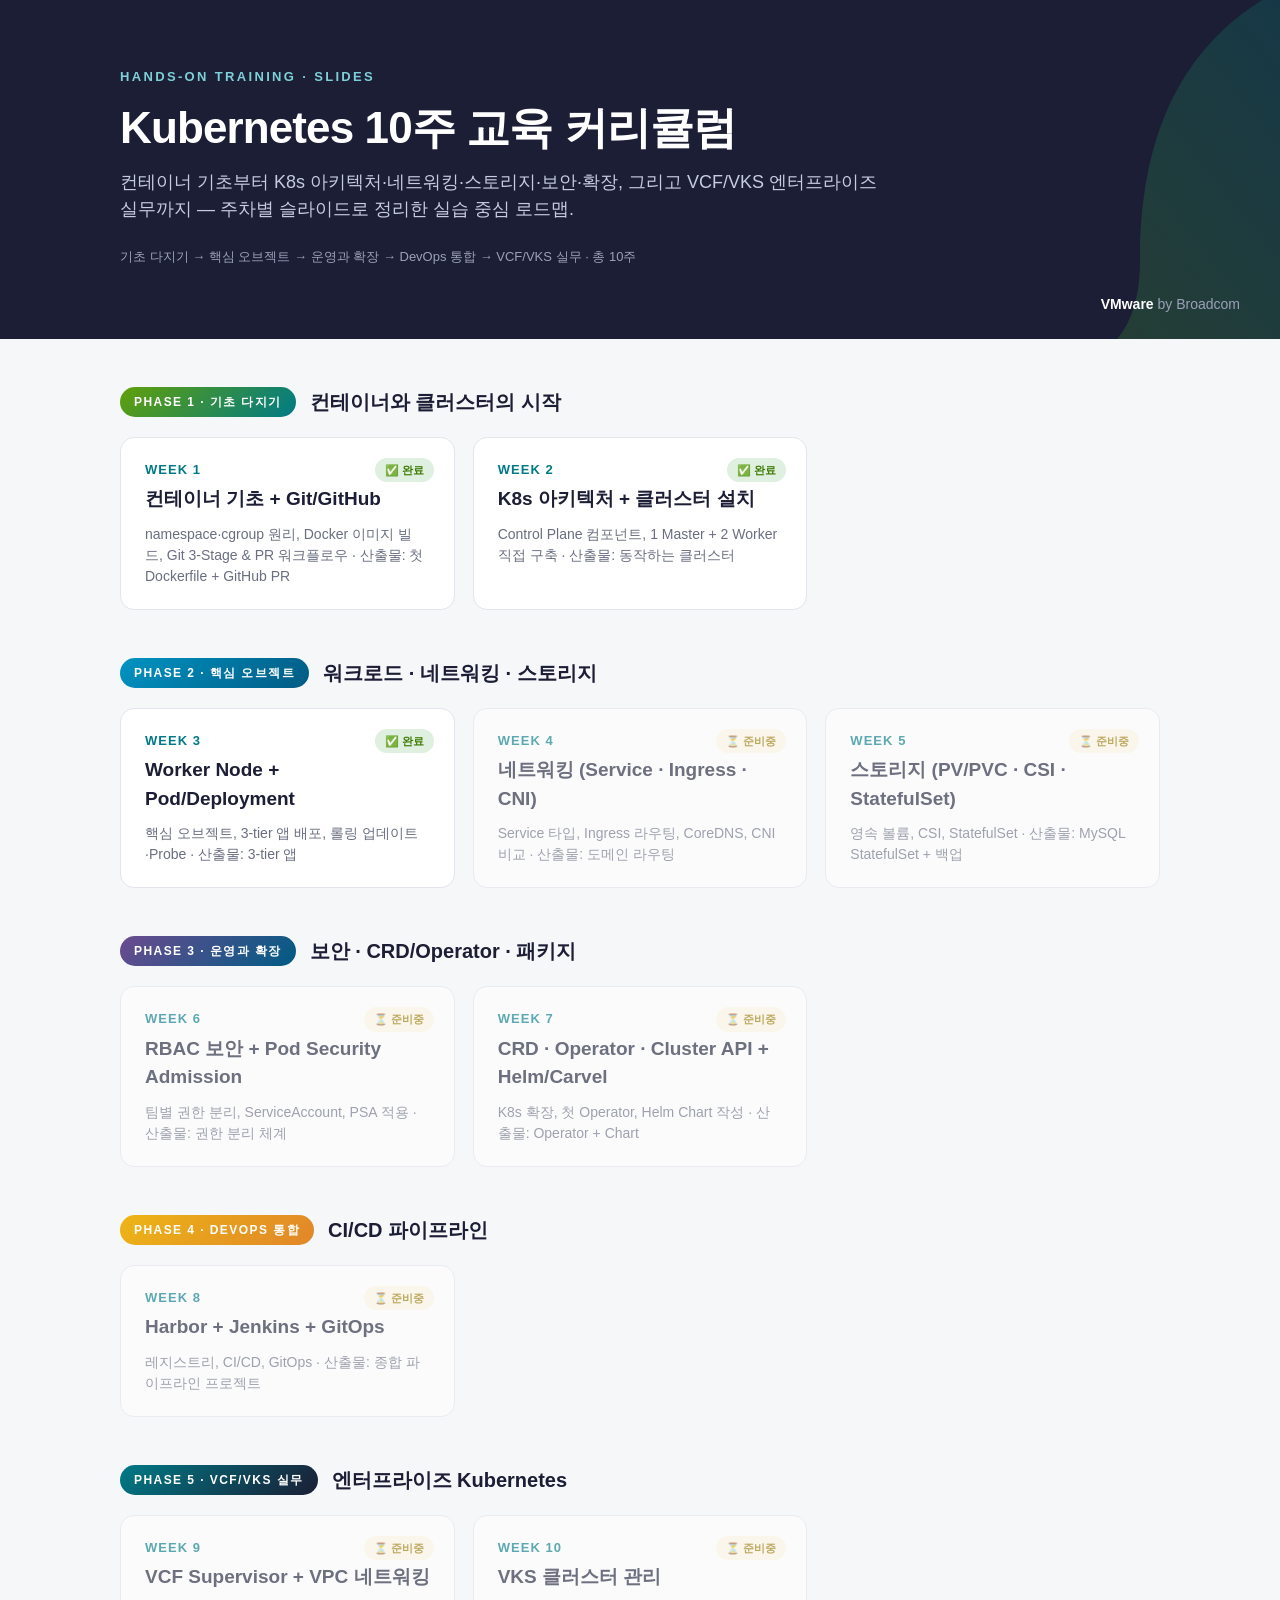
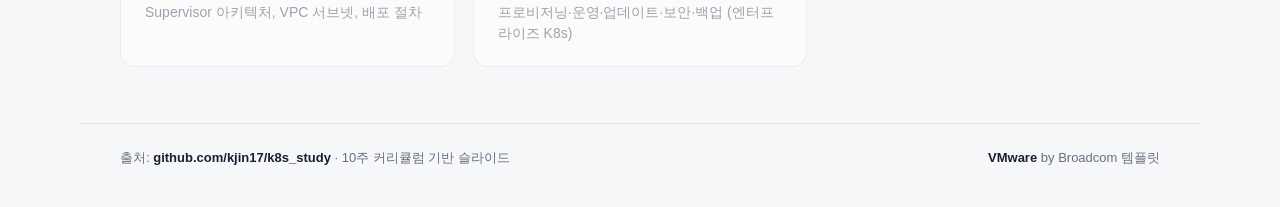
==== docs/index.html @ 15a71b5c "docs: Week 3 덱 추가 — Worker Node와 핵심 오브젝트 (9슬라이드)" ====
<!doctype html>
<html lang="ko">
<head>
<meta charset="utf-8">
<meta name="viewport" content="width=device-width, initial-scale=1">
<title>Kubernetes 10주 교육 커리큘럼 · 슬라이드</title>
<style>
  :root{
    --navy:#1B1E35; --teal:#007A86; --blue:#005B84; --sky:#0193C2;
    --green:#61A00A; --plum:#6C4B8F; --gold:#EDB516; --gray:#F2F2F2; --ink:#2c3047; --sub:#6a6e80;
    --grad-leaf:linear-gradient(135deg,#61A00A 0%,#007A86 100%);
    --font:Arial,"Helvetica Neue",Helvetica,Roboto,sans-serif;
  }
  *{margin:0;padding:0;box-sizing:border-box}
  body{font-family:var(--font);color:var(--ink);background:#f6f7f9;line-height:1.5}
  a{text-decoration:none;color:inherit}
  .hero{position:relative;background:var(--navy);color:#fff;overflow:hidden;padding:64px 40px 72px}
  .hero .swoosh{position:absolute;right:-80px;top:-40px;opacity:.5}
  .hero .wrap{max-width:1120px;margin:0 auto;position:relative}
  .eyebrow{display:inline-block;font-size:13px;font-weight:700;letter-spacing:.18em;text-transform:uppercase;color:#7dd0d8;margin-bottom:16px}
  .hero h1{font-size:44px;line-height:1.15;font-weight:700;letter-spacing:-.02em}
  .hero p{font-size:18px;color:#c7cbe0;margin-top:16px;max-width:760px}
  .hero .meta{margin-top:24px;font-size:13px;color:#9ba0b8}
  .brand{position:absolute;right:40px;bottom:24px;font-size:14px;font-weight:700}
  .brand span{font-weight:400;color:#9ba0b8}
  .wrap{max-width:1120px;margin:0 auto;padding:0 40px}
  .phase{margin:48px auto 0;max-width:1120px;padding:0 40px}
  .phase-h{display:flex;align-items:center;gap:14px;margin-bottom:20px}
  .phase-h .tag{font-size:12px;font-weight:700;letter-spacing:.12em;text-transform:uppercase;color:#fff;padding:6px 14px;border-radius:999px}
  .phase-h h2{font-size:20px;font-weight:700;color:var(--navy)}
  .p1 .tag{background:var(--grad-leaf)} .p2 .tag{background:linear-gradient(135deg,#0193C2,#005B84)}
  .p3 .tag{background:linear-gradient(135deg,#6C4B8F,#005B84)} .p4 .tag{background:linear-gradient(135deg,#EDB516,#E18629)}
  .p5 .tag{background:linear-gradient(135deg,#007A86,#1B1E35)}
  .grid{display:grid;grid-template-columns:repeat(auto-fill,minmax(320px,1fr));gap:18px}
  .card{display:block;background:#fff;border:1px solid #e3e5ec;border-radius:14px;padding:22px 24px;transition:.16s;position:relative}
  .card:hover{transform:translateY(-3px);box-shadow:0 10px 28px rgba(27,30,53,.12);border-color:#cfd2dc}
  .card .wk{font-size:13px;font-weight:700;color:var(--teal);letter-spacing:.08em}
  .card h3{font-size:19px;font-weight:700;margin:6px 0 10px;color:var(--navy)}
  .card p{font-size:14px;color:var(--sub);line-height:1.5}
  .card .badge{position:absolute;top:20px;right:20px;font-size:11px;font-weight:700;padding:4px 10px;border-radius:999px}
  .badge.done{background:#e0f0e0;color:#3d7a00}
  .badge.wip{background:#fdf6e3;color:#9a7a00}
  .card.pending{opacity:.62}
  .card.pending:hover{transform:none;box-shadow:none;cursor:default}
  footer{max-width:1120px;margin:56px auto 40px;padding:24px 40px 0;border-top:1px solid #e3e5ec;color:var(--sub);font-size:13px;display:flex;justify-content:space-between;flex-wrap:wrap;gap:8px}
  footer b{color:var(--navy)}
  @media(max-width:640px){.hero h1{font-size:32px}.hero{padding:44px 24px 56px}.wrap,.phase{padding:0 20px}}
</style>
</head>
<body>
  <header class="hero">
    <svg class="swoosh" width="520" height="420" viewBox="0 0 520 420" fill="none">
      <defs><linearGradient id="g" x1="0" y1="420" x2="520" y2="0" gradientUnits="userSpaceOnUse"><stop stop-color="#61A00A"/><stop offset="1" stop-color="#007A86"/></linearGradient></defs>
      <path d="M520 0 C 360 40 300 150 300 300 C 300 400 240 420 120 420 L520 420 Z" fill="url(#g)" opacity=".55"/>
    </svg>
    <div class="wrap">
      <div class="eyebrow">Hands-on Training · Slides</div>
      <h1>Kubernetes 10주 교육 커리큘럼</h1>
      <p>컨테이너 기초부터 K8s 아키텍처·네트워킹·스토리지·보안·확장, 그리고 VCF/VKS 엔터프라이즈 실무까지 — 주차별 슬라이드로 정리한 실습 중심 로드맵.</p>
      <div class="meta">기초 다지기 → 핵심 오브젝트 → 운영과 확장 → DevOps 통합 → VCF/VKS 실무 · 총 10주</div>
    </div>
    <div class="brand">VMware <span>by Broadcom</span></div>
  </header>

  <section class="phase p1">
    <div class="phase-h"><span class="tag">Phase 1 · 기초 다지기</span><h2>컨테이너와 클러스터의 시작</h2></div>
    <div class="grid">
      <a class="card" href="week1.html"><span class="badge done">✅ 완료</span><div class="wk">WEEK 1</div><h3>컨테이너 기초 + Git/GitHub</h3><p>namespace·cgroup 원리, Docker 이미지 빌드, Git 3-Stage & PR 워크플로우 · 산출물: 첫 Dockerfile + GitHub PR</p></a>
      <a class="card" href="week2.html"><span class="badge done">✅ 완료</span><div class="wk">WEEK 2</div><h3>K8s 아키텍처 + 클러스터 설치</h3><p>Control Plane 컴포넌트, 1 Master + 2 Worker 직접 구축 · 산출물: 동작하는 클러스터</p></a>
    </div>
  </section>

  <section class="phase p2">
    <div class="phase-h"><span class="tag">Phase 2 · 핵심 오브젝트</span><h2>워크로드 · 네트워킹 · 스토리지</h2></div>
    <div class="grid">
      <a class="card" href="week3.html"><span class="badge done">✅ 완료</span><div class="wk">WEEK 3</div><h3>Worker Node + Pod/Deployment</h3><p>핵심 오브젝트, 3-tier 앱 배포, 롤링 업데이트·Probe · 산출물: 3-tier 앱</p></a>
      <div class="card pending"><span class="badge wip">⏳ 준비중</span><div class="wk">WEEK 4</div><h3>네트워킹 (Service · Ingress · CNI)</h3><p>Service 타입, Ingress 라우팅, CoreDNS, CNI 비교 · 산출물: 도메인 라우팅</p></div>
      <div class="card pending"><span class="badge wip">⏳ 준비중</span><div class="wk">WEEK 5</div><h3>스토리지 (PV/PVC · CSI · StatefulSet)</h3><p>영속 볼륨, CSI, StatefulSet · 산출물: MySQL StatefulSet + 백업</p></div>
    </div>
  </section>

  <section class="phase p3">
    <div class="phase-h"><span class="tag">Phase 3 · 운영과 확장</span><h2>보안 · CRD/Operator · 패키지</h2></div>
    <div class="grid">
      <div class="card pending"><span class="badge wip">⏳ 준비중</span><div class="wk">WEEK 6</div><h3>RBAC 보안 + Pod Security Admission</h3><p>팀별 권한 분리, ServiceAccount, PSA 적용 · 산출물: 권한 분리 체계</p></div>
      <div class="card pending"><span class="badge wip">⏳ 준비중</span><div class="wk">WEEK 7</div><h3>CRD · Operator · Cluster API + Helm/Carvel</h3><p>K8s 확장, 첫 Operator, Helm Chart 작성 · 산출물: Operator + Chart</p></div>
    </div>
  </section>

  <section class="phase p4">
    <div class="phase-h"><span class="tag">Phase 4 · DevOps 통합</span><h2>CI/CD 파이프라인</h2></div>
    <div class="grid">
      <div class="card pending"><span class="badge wip">⏳ 준비중</span><div class="wk">WEEK 8</div><h3>Harbor + Jenkins + GitOps</h3><p>레지스트리, CI/CD, GitOps · 산출물: 종합 파이프라인 프로젝트</p></div>
    </div>
  </section>

  <section class="phase p5">
    <div class="phase-h"><span class="tag">Phase 5 · VCF/VKS 실무</span><h2>엔터프라이즈 Kubernetes</h2></div>
    <div class="grid">
      <div class="card pending"><span class="badge wip">⏳ 준비중</span><div class="wk">WEEK 9</div><h3>VCF Supervisor + VPC 네트워킹</h3><p>Supervisor 아키텍처, VPC 서브넷, 배포 절차</p></div>
      <div class="card pending"><span class="badge wip">⏳ 준비중</span><div class="wk">WEEK 10</div><h3>VKS 클러스터 관리</h3><p>프로비저닝·운영·업데이트·보안·백업 (엔터프라이즈 K8s)</p></div>
    </div>
  </section>

  <footer>
    <div>출처: <b>github.com/kjin17/k8s_study</b> · 10주 커리큘럼 기반 슬라이드</div>
    <div><b>VMware</b> by Broadcom 템플릿</div>
  </footer>
</body>
</html>
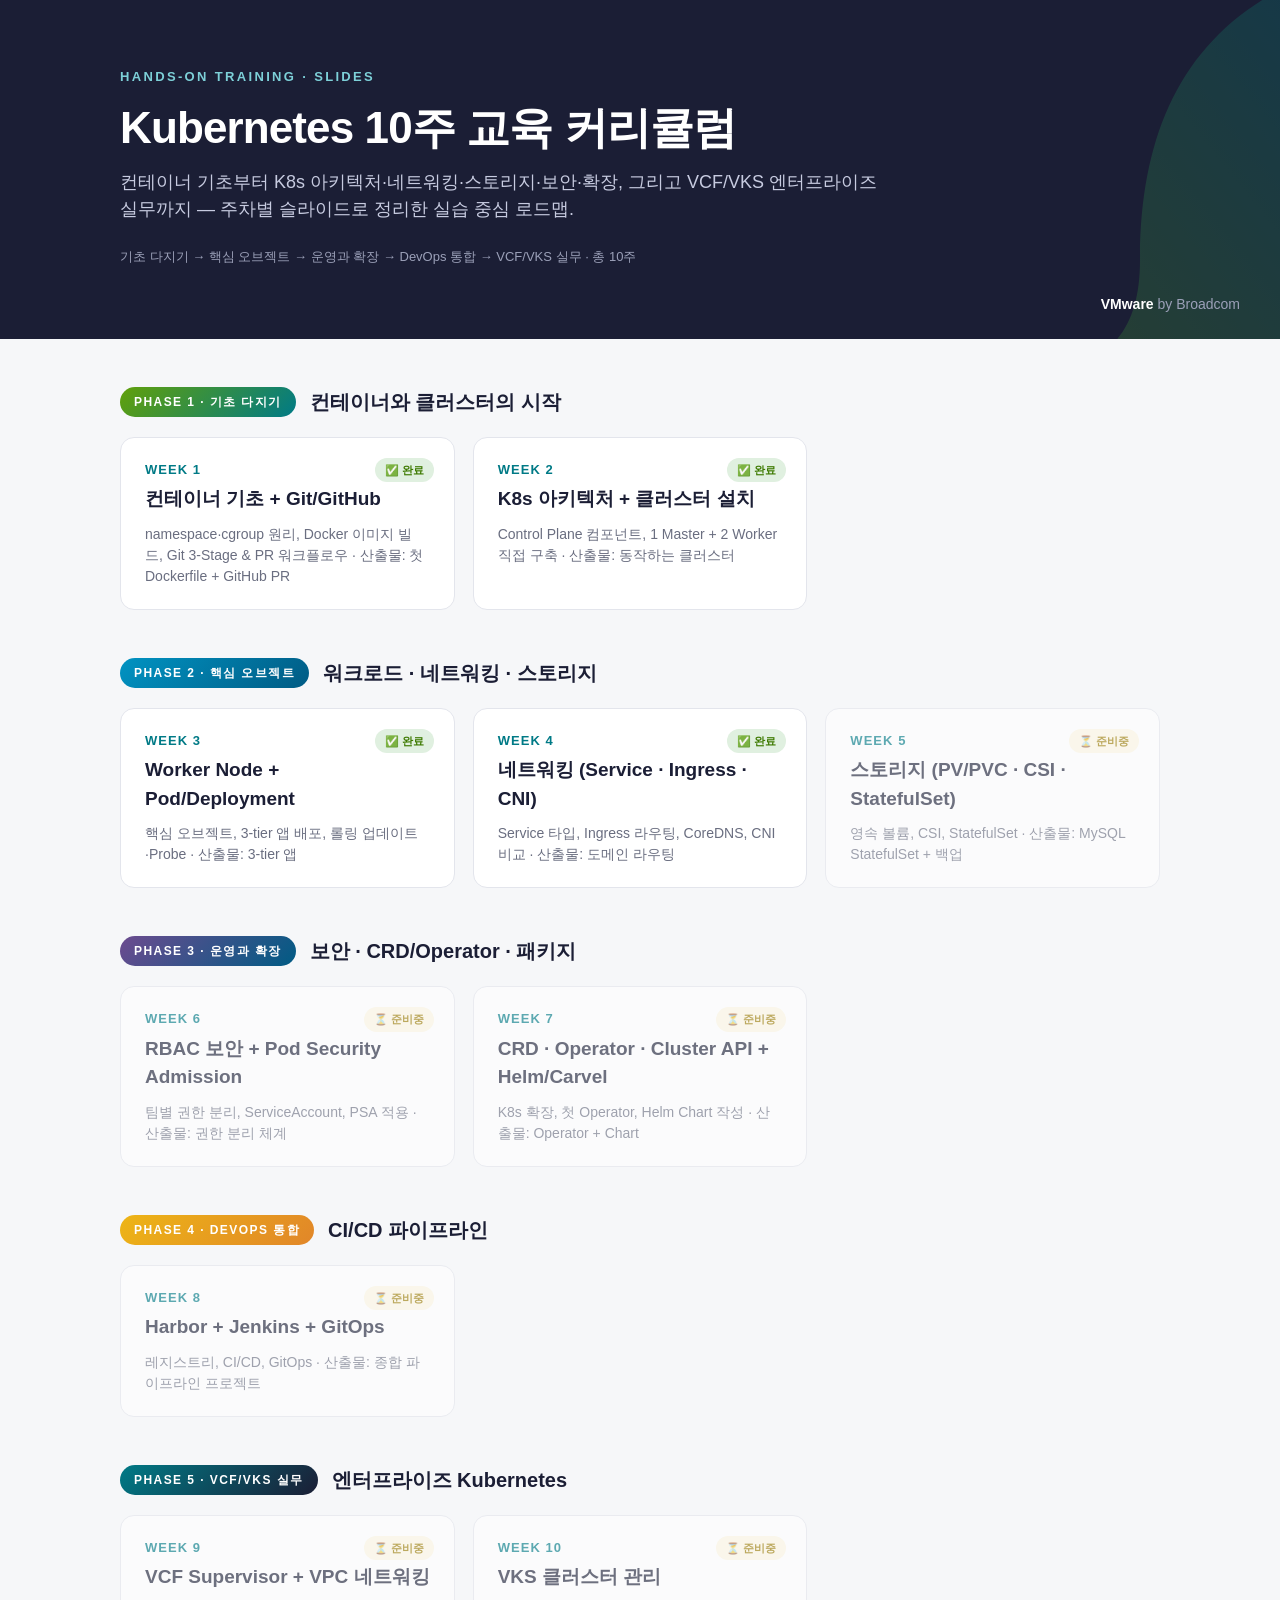
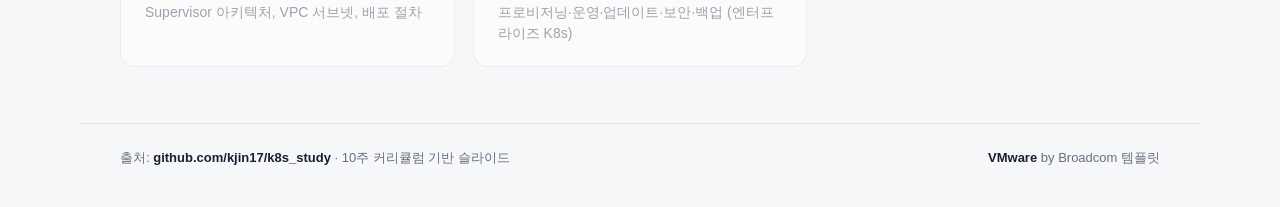
==== commit bdf33d83: "docs: Week 4 덱 추가 — 네트워킹(Service·Ingress·CNI) (9슬라이드)" ====
--- a/docs/index.html
+++ b/docs/index.html
@@ -74,7 +74,7 @@
     <div class="phase-h"><span class="tag">Phase 2 · 핵심 오브젝트</span><h2>워크로드 · 네트워킹 · 스토리지</h2></div>
     <div class="grid">
       <a class="card" href="week3.html"><span class="badge done">✅ 완료</span><div class="wk">WEEK 3</div><h3>Worker Node + Pod/Deployment</h3><p>핵심 오브젝트, 3-tier 앱 배포, 롤링 업데이트·Probe · 산출물: 3-tier 앱</p></a>
-      <div class="card pending"><span class="badge wip">⏳ 준비중</span><div class="wk">WEEK 4</div><h3>네트워킹 (Service · Ingress · CNI)</h3><p>Service 타입, Ingress 라우팅, CoreDNS, CNI 비교 · 산출물: 도메인 라우팅</p></div>
+      <a class="card" href="week4.html"><span class="badge done">✅ 완료</span><div class="wk">WEEK 4</div><h3>네트워킹 (Service · Ingress · CNI)</h3><p>Service 타입, Ingress 라우팅, CoreDNS, CNI 비교 · 산출물: 도메인 라우팅</p></a>
       <div class="card pending"><span class="badge wip">⏳ 준비중</span><div class="wk">WEEK 5</div><h3>스토리지 (PV/PVC · CSI · StatefulSet)</h3><p>영속 볼륨, CSI, StatefulSet · 산출물: MySQL StatefulSet + 백업</p></div>
     </div>
   </section>
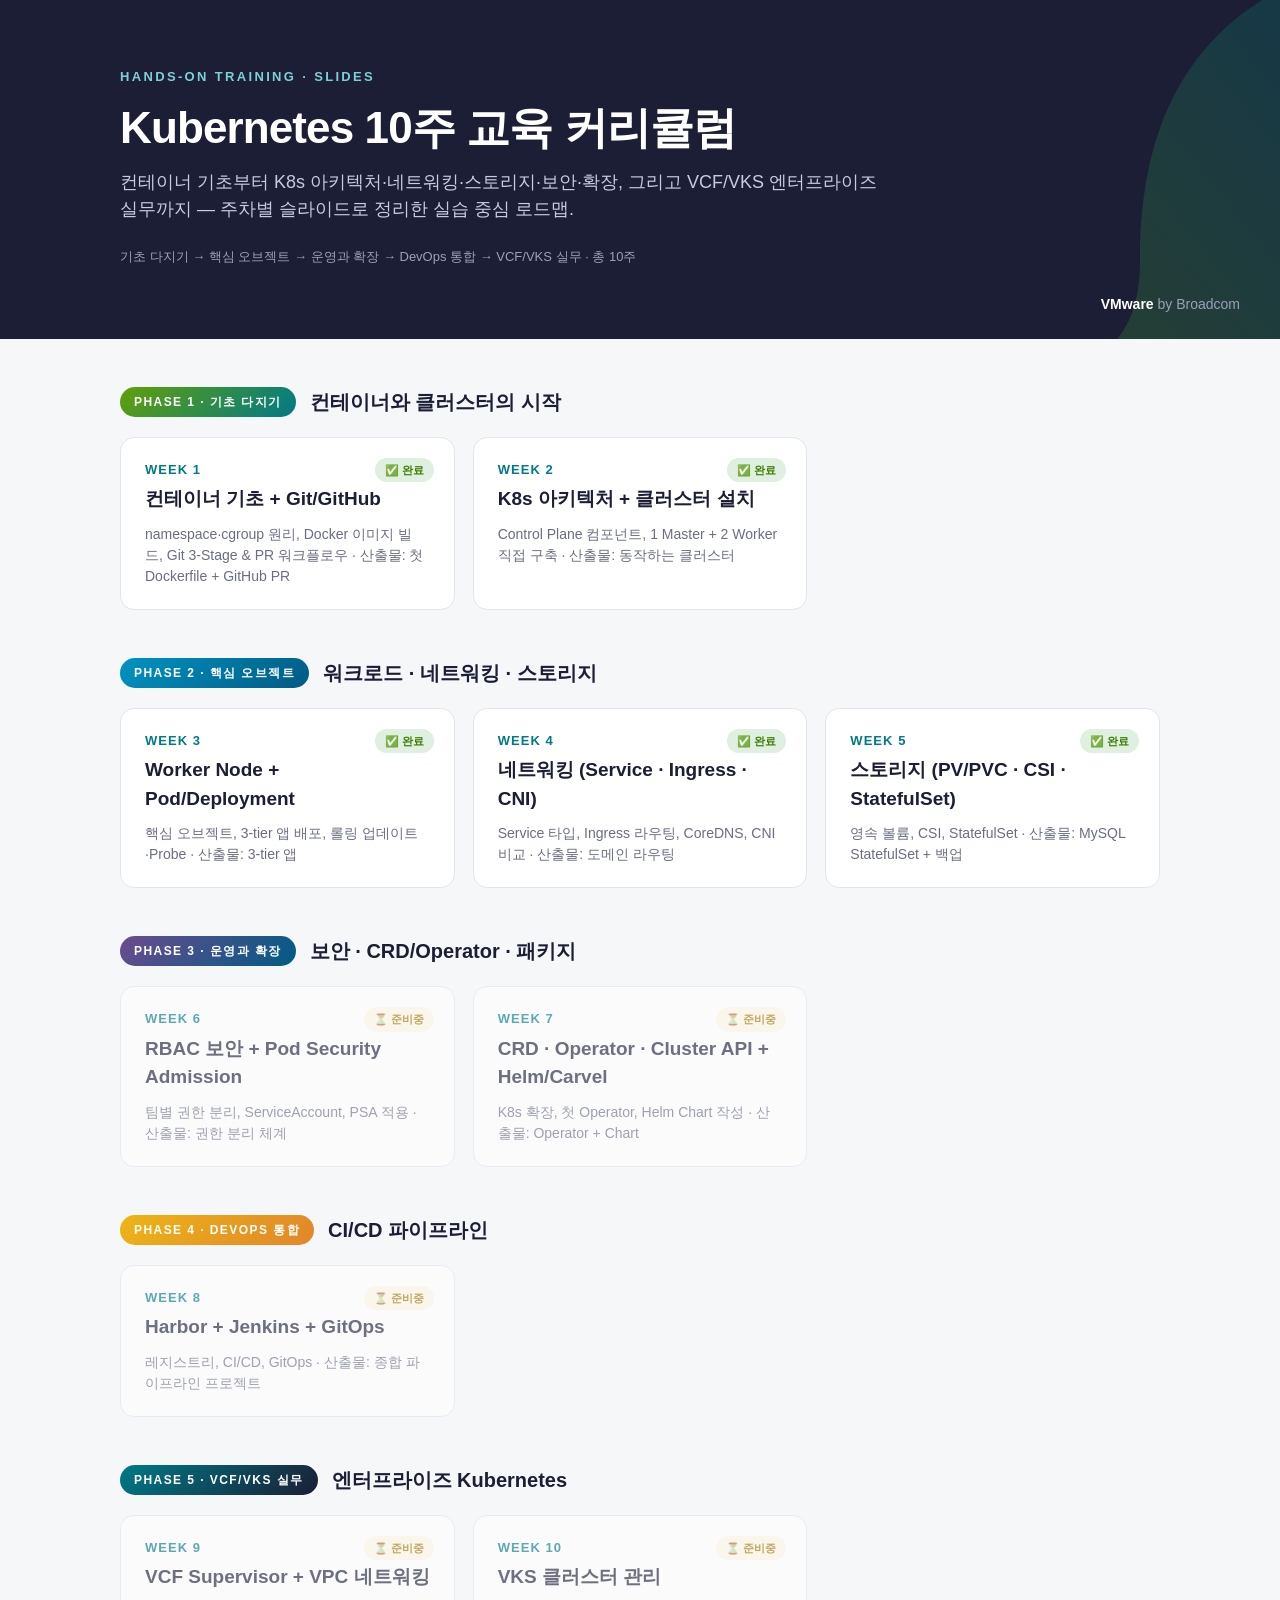
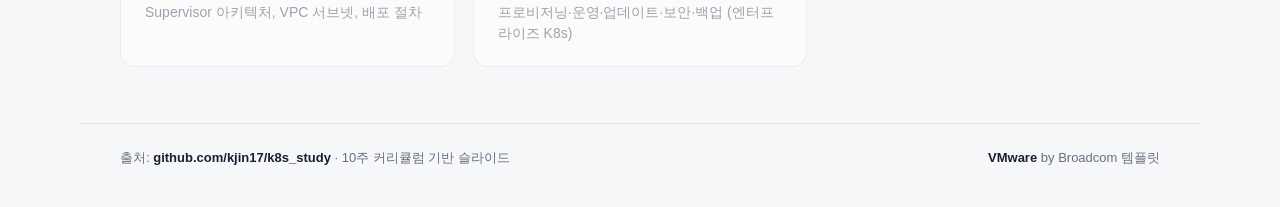
==== commit b6555ff4: "docs: Week 5 덱 추가 — 스토리지(PV/PVC·CSI·StatefulSet) (8슬라이드)" ====
--- a/docs/index.html
+++ b/docs/index.html
@@ -75,7 +75,7 @@
     <div class="grid">
       <a class="card" href="week3.html"><span class="badge done">✅ 완료</span><div class="wk">WEEK 3</div><h3>Worker Node + Pod/Deployment</h3><p>핵심 오브젝트, 3-tier 앱 배포, 롤링 업데이트·Probe · 산출물: 3-tier 앱</p></a>
       <a class="card" href="week4.html"><span class="badge done">✅ 완료</span><div class="wk">WEEK 4</div><h3>네트워킹 (Service · Ingress · CNI)</h3><p>Service 타입, Ingress 라우팅, CoreDNS, CNI 비교 · 산출물: 도메인 라우팅</p></a>
-      <div class="card pending"><span class="badge wip">⏳ 준비중</span><div class="wk">WEEK 5</div><h3>스토리지 (PV/PVC · CSI · StatefulSet)</h3><p>영속 볼륨, CSI, StatefulSet · 산출물: MySQL StatefulSet + 백업</p></div>
+      <a class="card" href="week5.html"><span class="badge done">✅ 완료</span><div class="wk">WEEK 5</div><h3>스토리지 (PV/PVC · CSI · StatefulSet)</h3><p>영속 볼륨, CSI, StatefulSet · 산출물: MySQL StatefulSet + 백업</p></a>
     </div>
   </section>
 
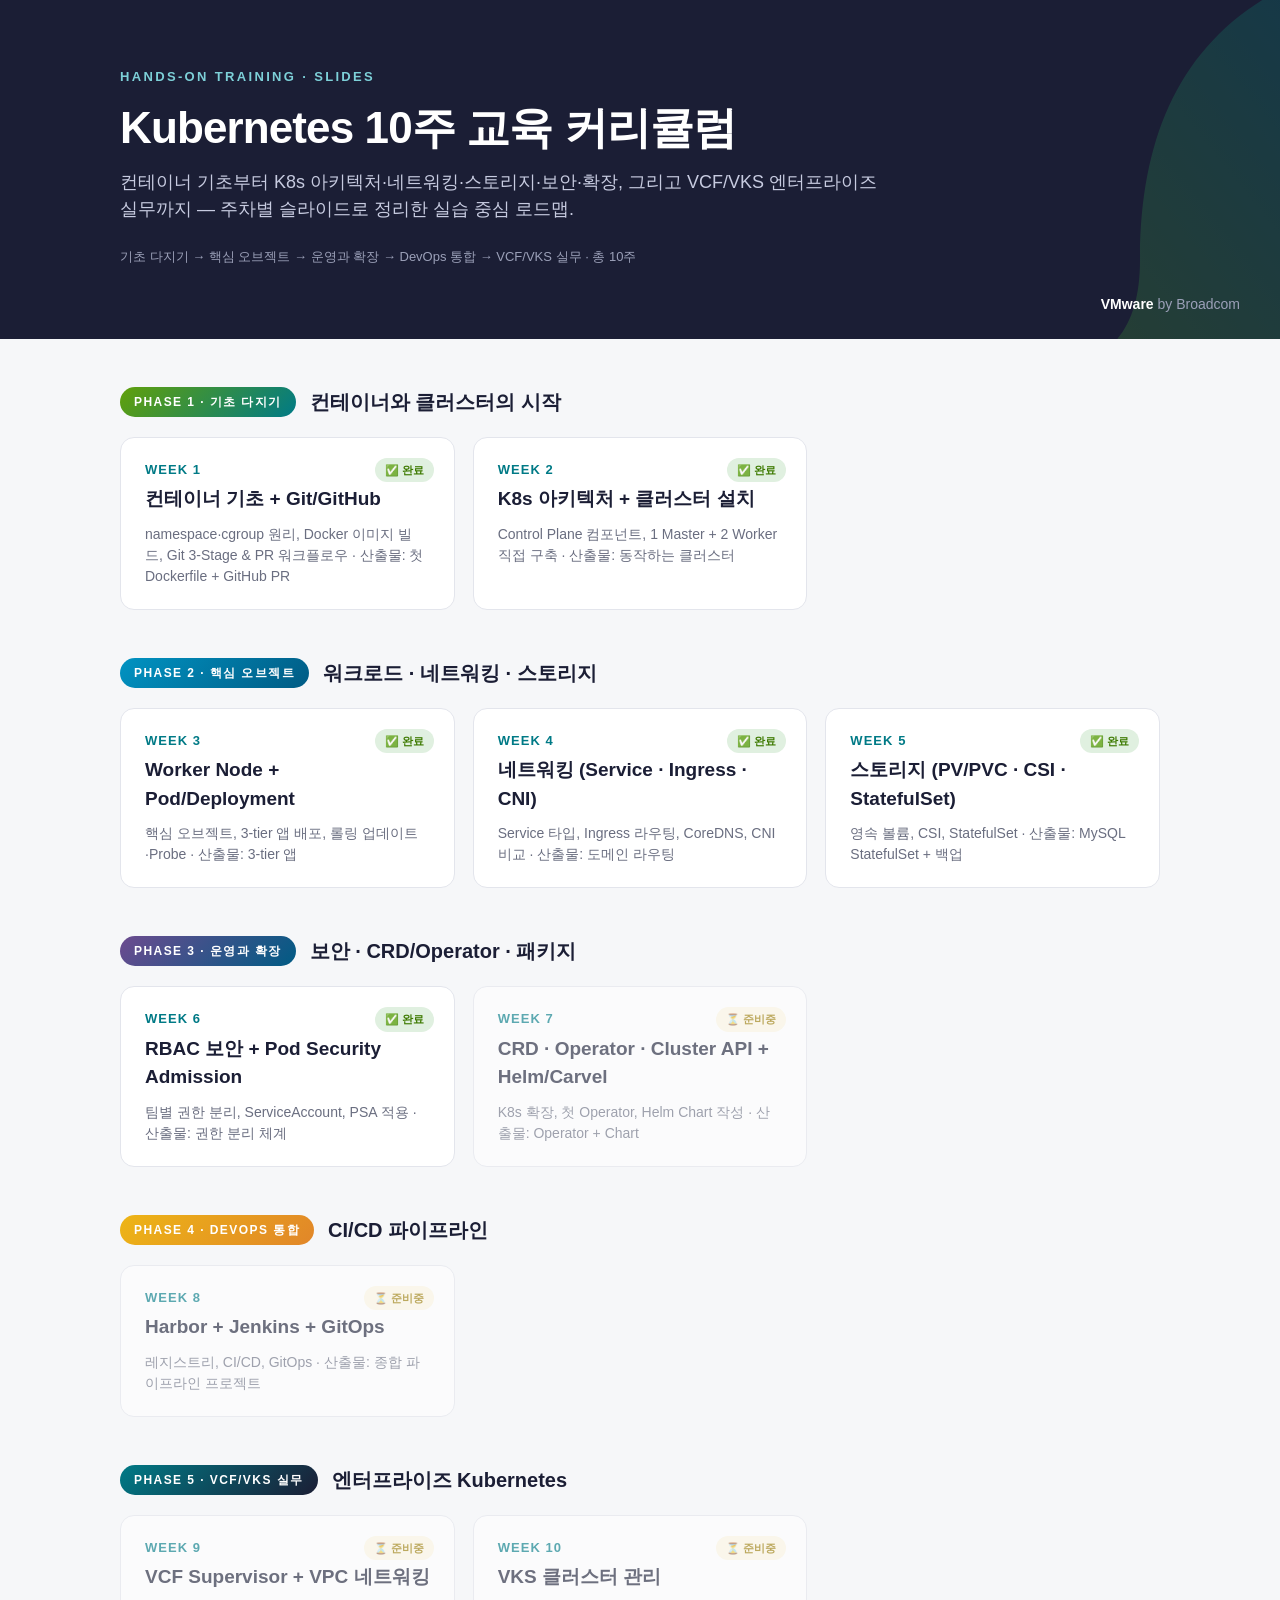
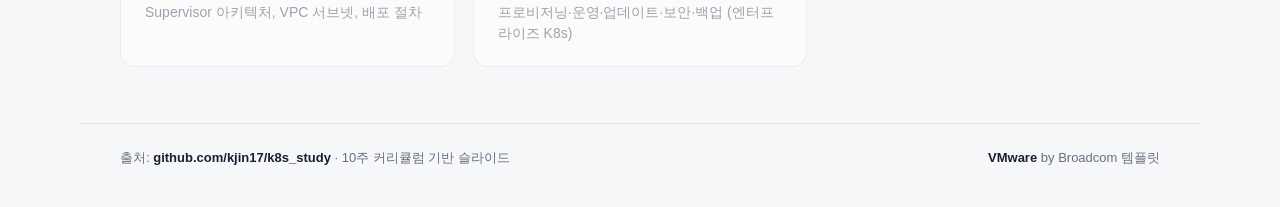
==== commit 34a7454f: "docs: Week 6 덱 추가 — 보안과 RBAC + PSA (8슬라이드)" ====
--- a/docs/index.html
+++ b/docs/index.html
@@ -82,7 +82,7 @@
   <section class="phase p3">
     <div class="phase-h"><span class="tag">Phase 3 · 운영과 확장</span><h2>보안 · CRD/Operator · 패키지</h2></div>
     <div class="grid">
-      <div class="card pending"><span class="badge wip">⏳ 준비중</span><div class="wk">WEEK 6</div><h3>RBAC 보안 + Pod Security Admission</h3><p>팀별 권한 분리, ServiceAccount, PSA 적용 · 산출물: 권한 분리 체계</p></div>
+      <a class="card" href="week6.html"><span class="badge done">✅ 완료</span><div class="wk">WEEK 6</div><h3>RBAC 보안 + Pod Security Admission</h3><p>팀별 권한 분리, ServiceAccount, PSA 적용 · 산출물: 권한 분리 체계</p></a>
       <div class="card pending"><span class="badge wip">⏳ 준비중</span><div class="wk">WEEK 7</div><h3>CRD · Operator · Cluster API + Helm/Carvel</h3><p>K8s 확장, 첫 Operator, Helm Chart 작성 · 산출물: Operator + Chart</p></div>
     </div>
   </section>
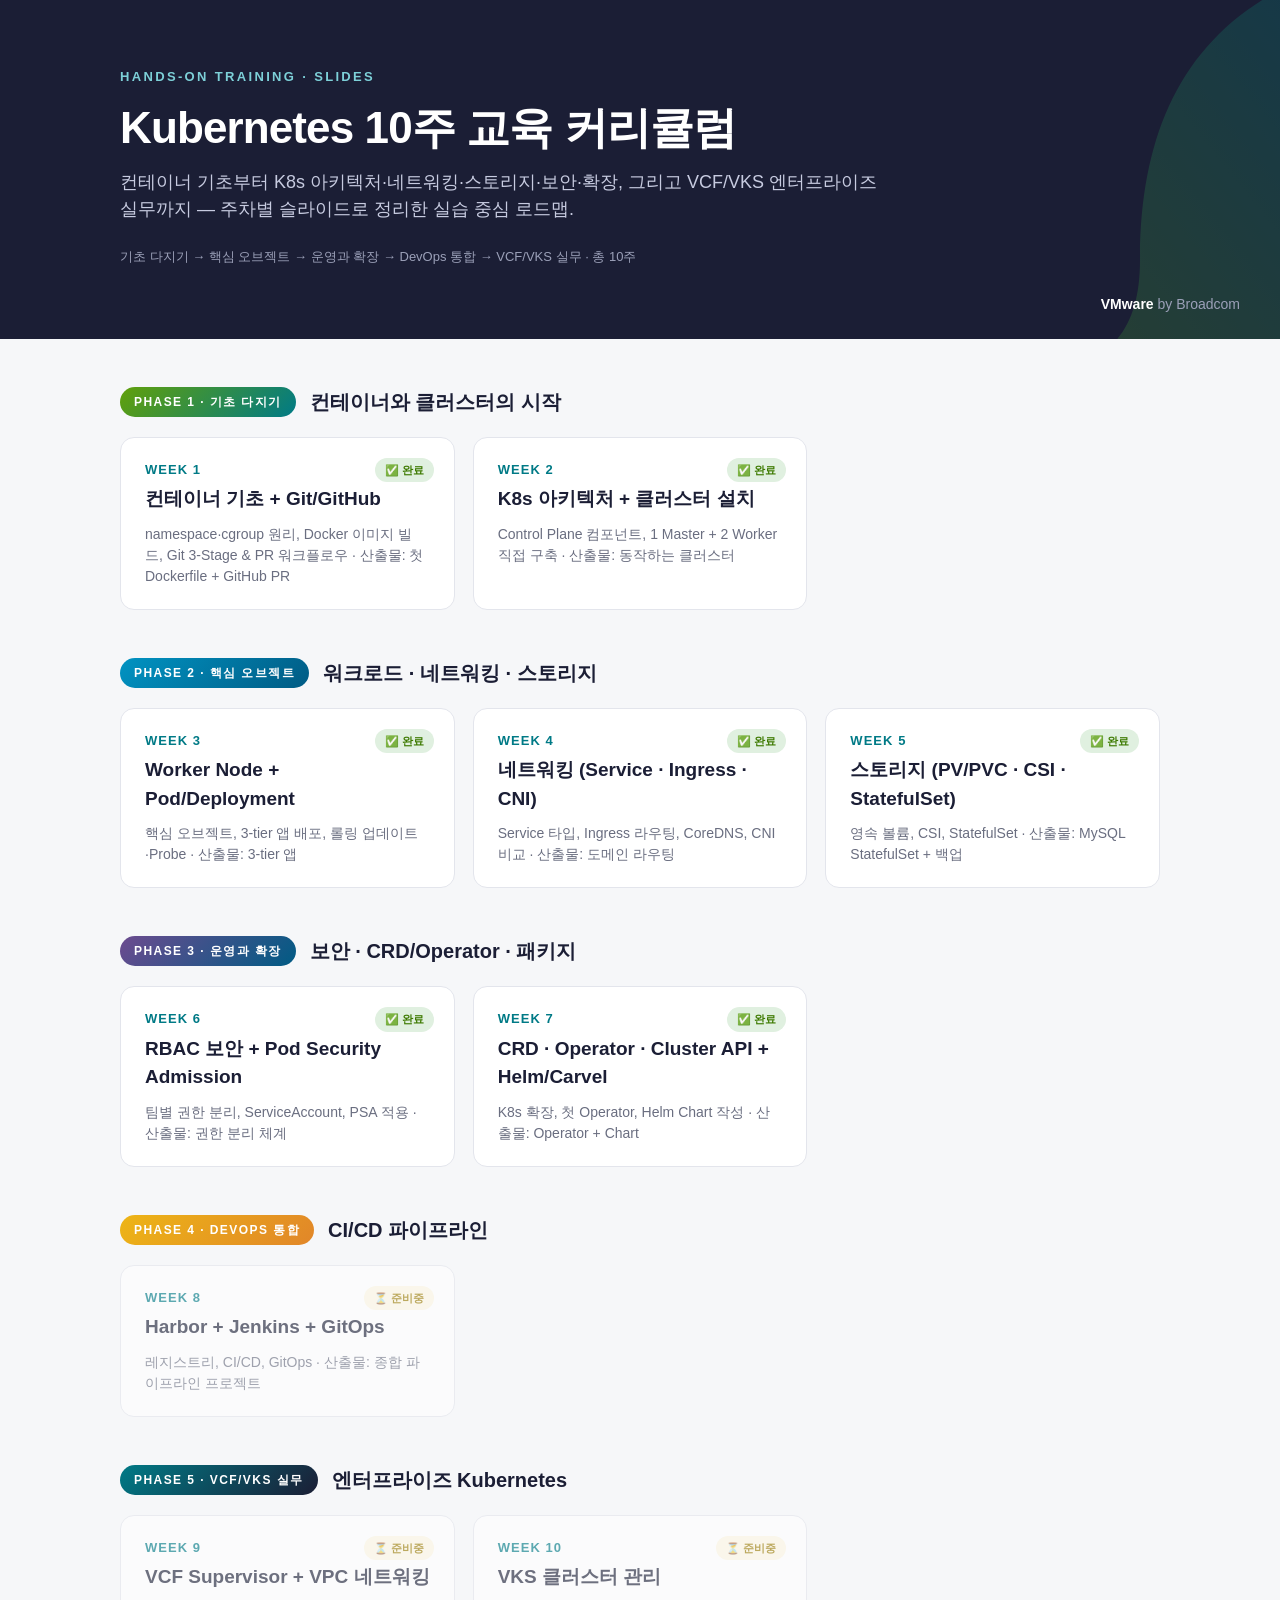
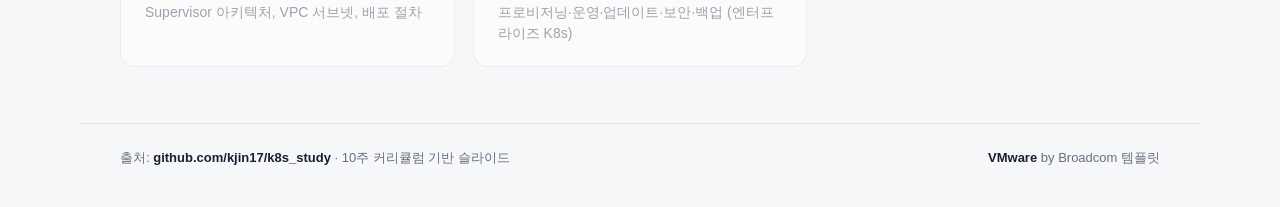
==== commit 314fa154: "docs: Week 7 덱 추가 — CRD·Operator·Cluster API + Helm/Carvel (9슬라이드)" ====
--- a/docs/index.html
+++ b/docs/index.html
@@ -83,7 +83,7 @@
     <div class="phase-h"><span class="tag">Phase 3 · 운영과 확장</span><h2>보안 · CRD/Operator · 패키지</h2></div>
     <div class="grid">
       <a class="card" href="week6.html"><span class="badge done">✅ 완료</span><div class="wk">WEEK 6</div><h3>RBAC 보안 + Pod Security Admission</h3><p>팀별 권한 분리, ServiceAccount, PSA 적용 · 산출물: 권한 분리 체계</p></a>
-      <div class="card pending"><span class="badge wip">⏳ 준비중</span><div class="wk">WEEK 7</div><h3>CRD · Operator · Cluster API + Helm/Carvel</h3><p>K8s 확장, 첫 Operator, Helm Chart 작성 · 산출물: Operator + Chart</p></div>
+      <a class="card" href="week7.html"><span class="badge done">✅ 완료</span><div class="wk">WEEK 7</div><h3>CRD · Operator · Cluster API + Helm/Carvel</h3><p>K8s 확장, 첫 Operator, Helm Chart 작성 · 산출물: Operator + Chart</p></a>
     </div>
   </section>
 
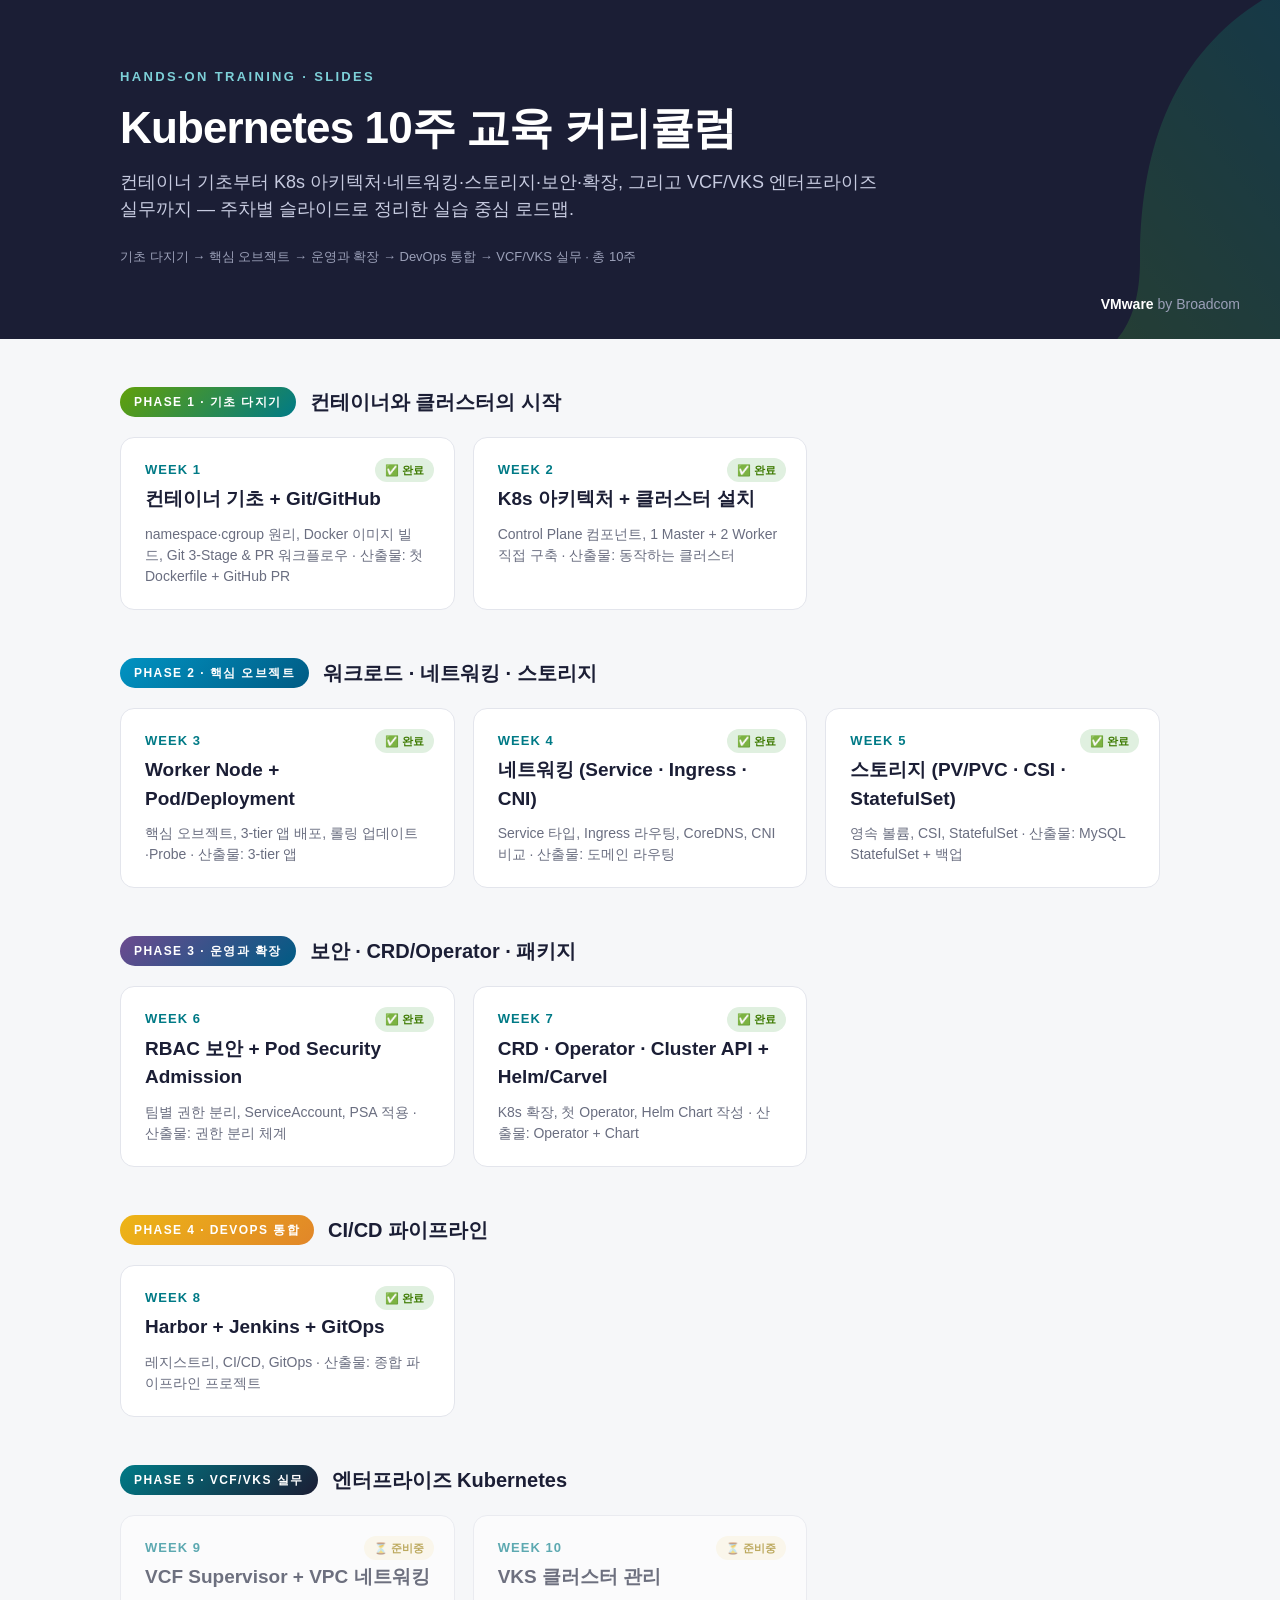
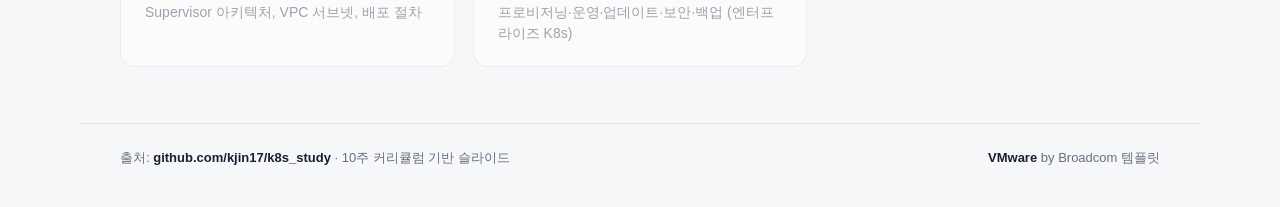
==== commit e7150fcd: "docs: Week 8 덱 추가 — DevOps 통합(Harbor·Jenkins·GitOps) (8슬라이드)" ====
--- a/docs/index.html
+++ b/docs/index.html
@@ -90,7 +90,7 @@
   <section class="phase p4">
     <div class="phase-h"><span class="tag">Phase 4 · DevOps 통합</span><h2>CI/CD 파이프라인</h2></div>
     <div class="grid">
-      <div class="card pending"><span class="badge wip">⏳ 준비중</span><div class="wk">WEEK 8</div><h3>Harbor + Jenkins + GitOps</h3><p>레지스트리, CI/CD, GitOps · 산출물: 종합 파이프라인 프로젝트</p></div>
+      <a class="card" href="week8.html"><span class="badge done">✅ 완료</span><div class="wk">WEEK 8</div><h3>Harbor + Jenkins + GitOps</h3><p>레지스트리, CI/CD, GitOps · 산출물: 종합 파이프라인 프로젝트</p></a>
     </div>
   </section>
 
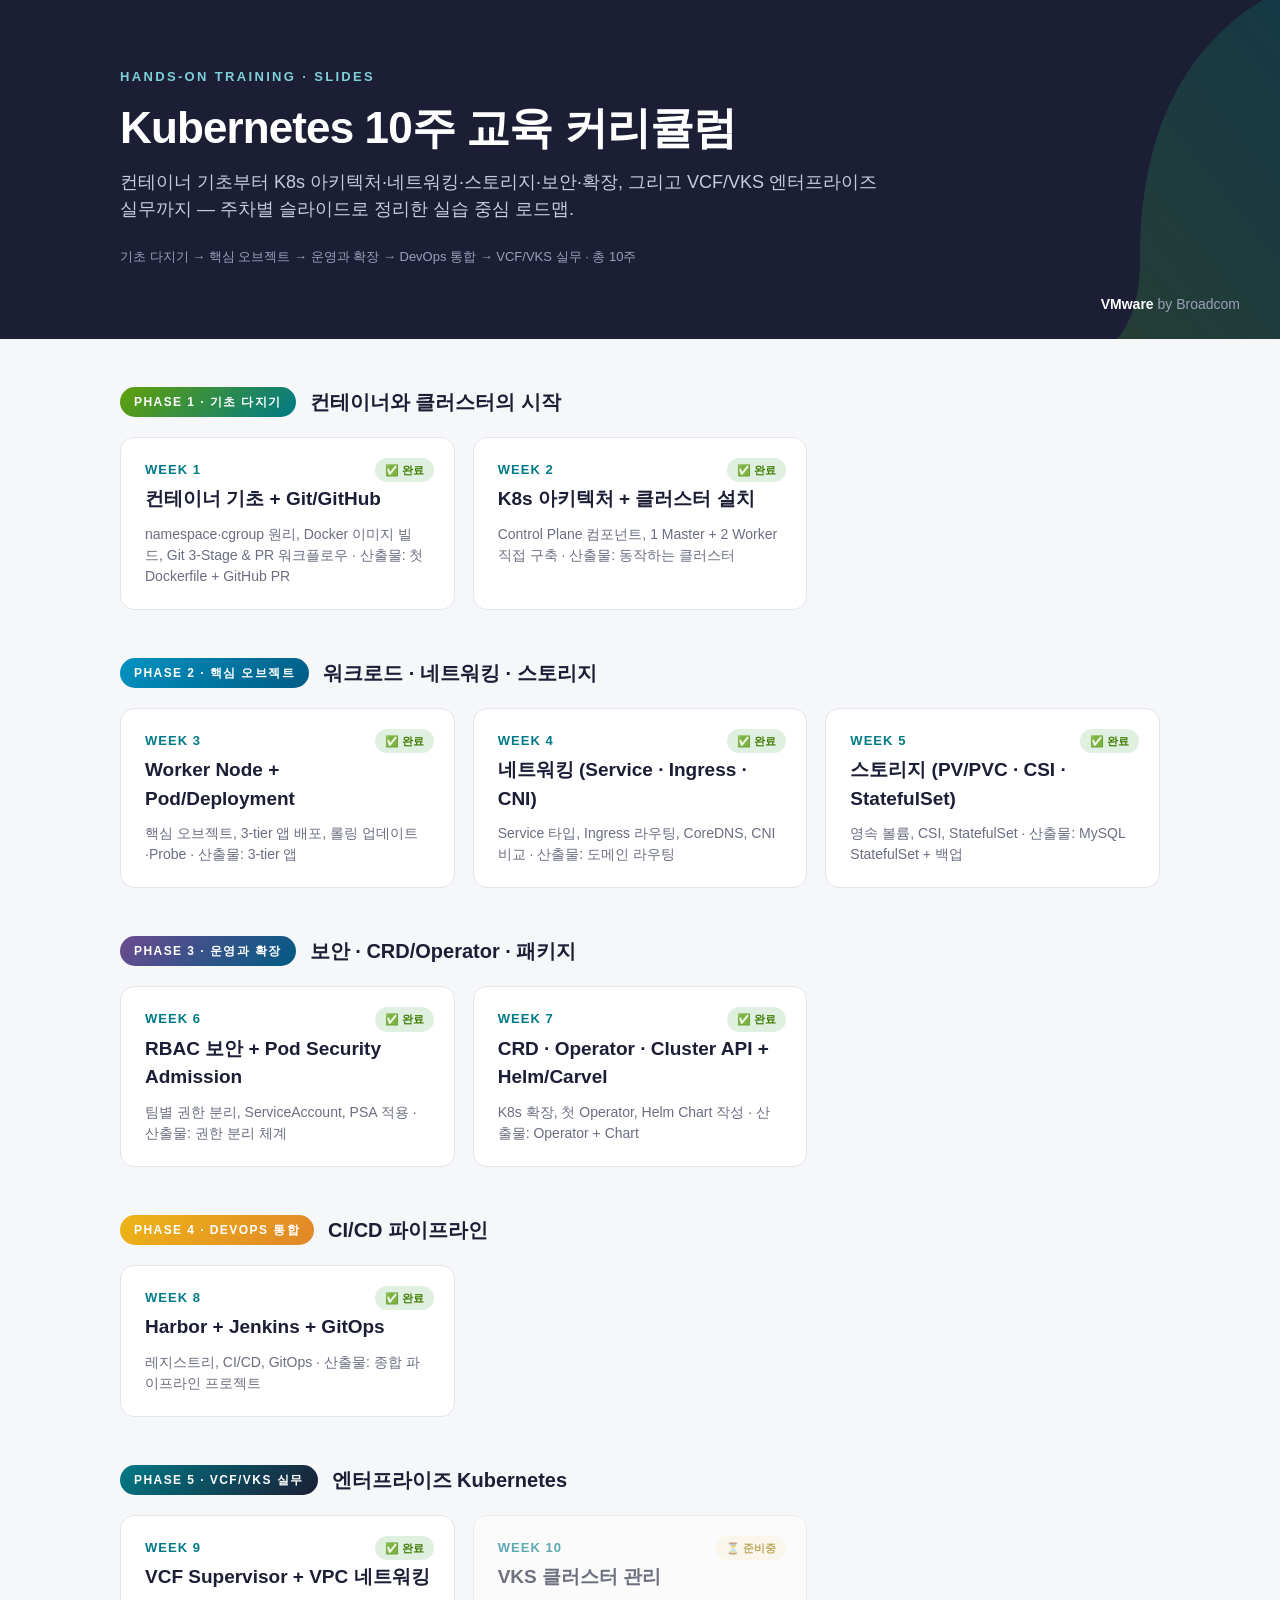
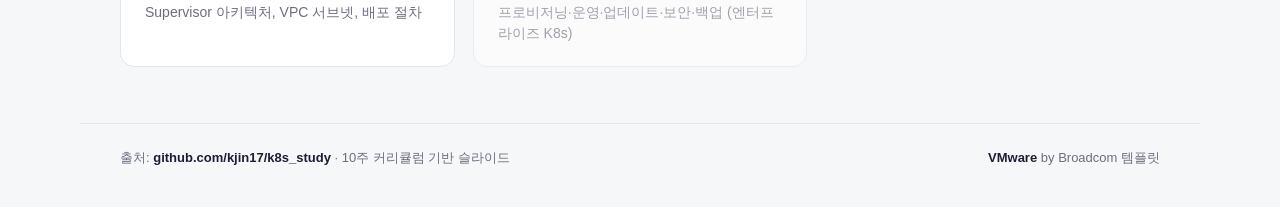
==== commit 745081ba: "docs: Week 9 덱 추가 — VCF Supervisor와 VPC 네트워킹 (8슬라이드)" ====
--- a/docs/index.html
+++ b/docs/index.html
@@ -97,7 +97,7 @@
   <section class="phase p5">
     <div class="phase-h"><span class="tag">Phase 5 · VCF/VKS 실무</span><h2>엔터프라이즈 Kubernetes</h2></div>
     <div class="grid">
-      <div class="card pending"><span class="badge wip">⏳ 준비중</span><div class="wk">WEEK 9</div><h3>VCF Supervisor + VPC 네트워킹</h3><p>Supervisor 아키텍처, VPC 서브넷, 배포 절차</p></div>
+      <a class="card" href="week9.html"><span class="badge done">✅ 완료</span><div class="wk">WEEK 9</div><h3>VCF Supervisor + VPC 네트워킹</h3><p>Supervisor 아키텍처, VPC 서브넷, 배포 절차</p></a>
       <div class="card pending"><span class="badge wip">⏳ 준비중</span><div class="wk">WEEK 10</div><h3>VKS 클러스터 관리</h3><p>프로비저닝·운영·업데이트·보안·백업 (엔터프라이즈 K8s)</p></div>
     </div>
   </section>
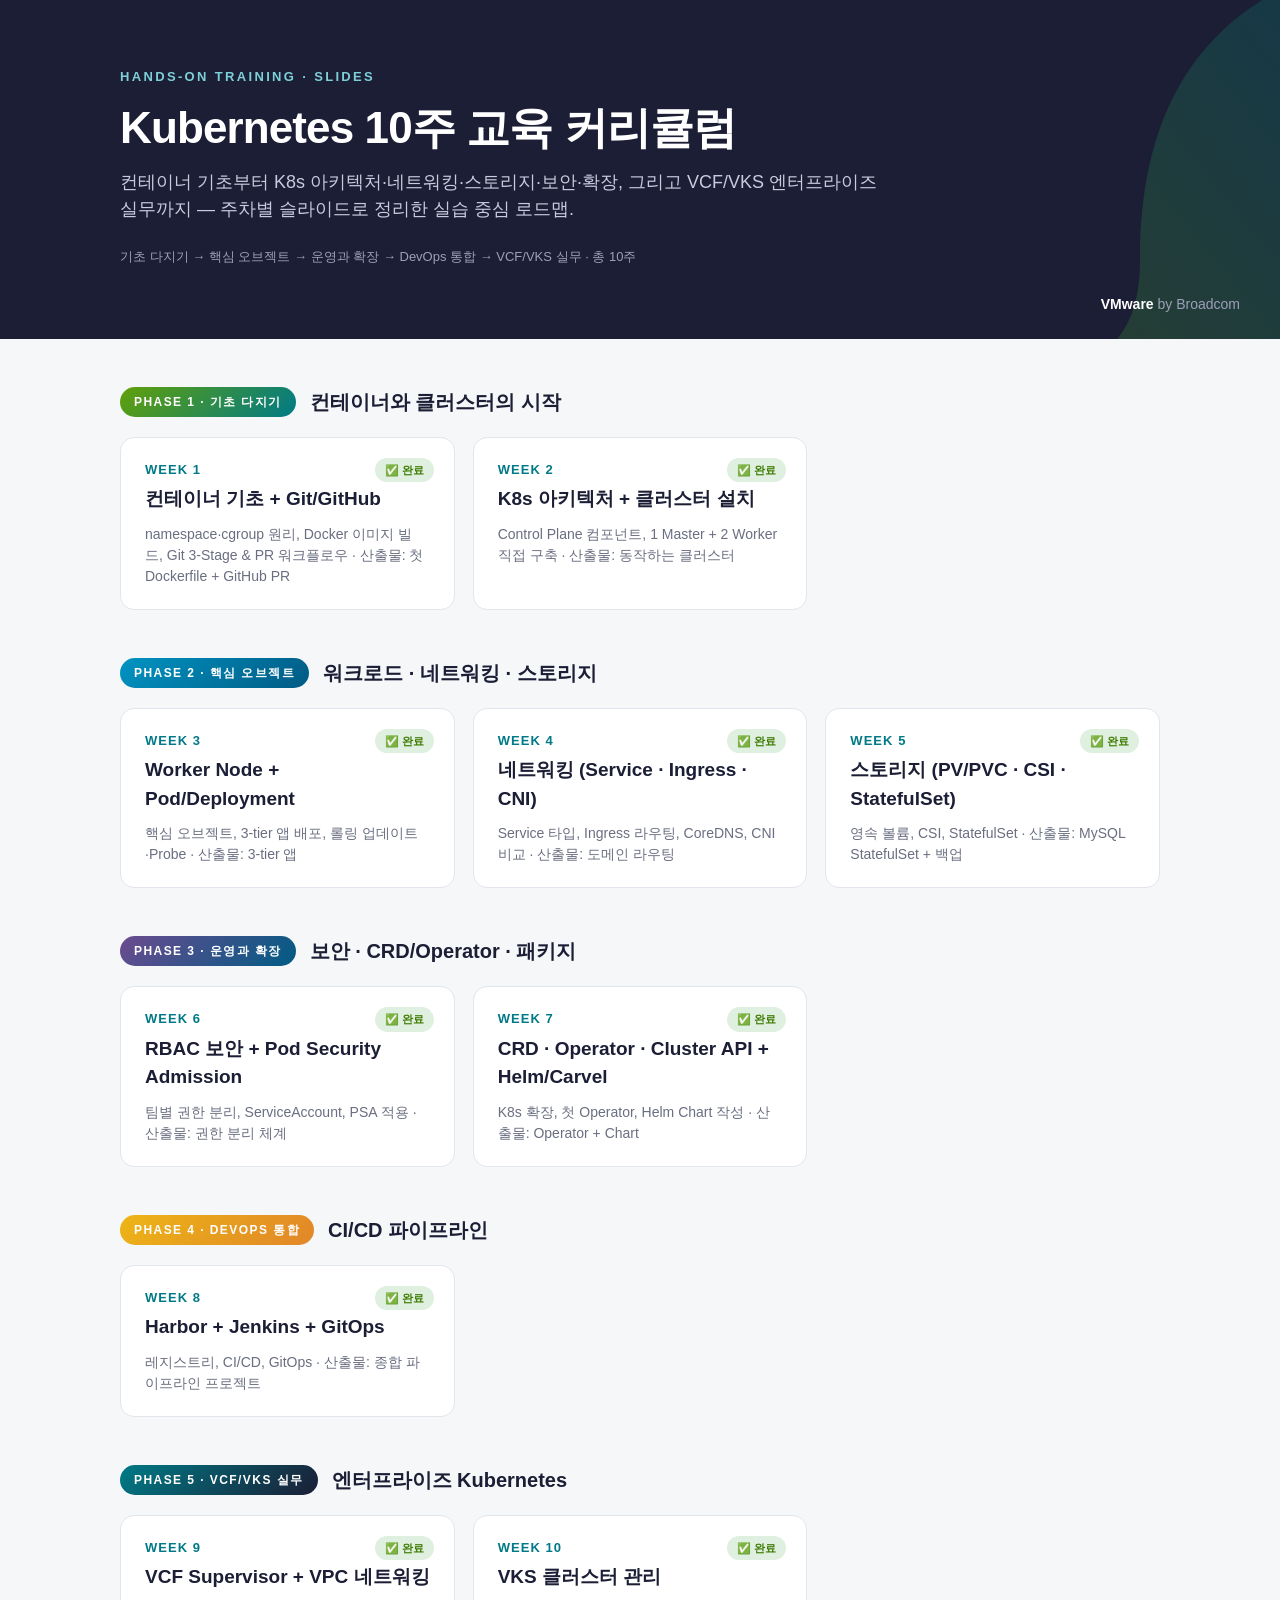
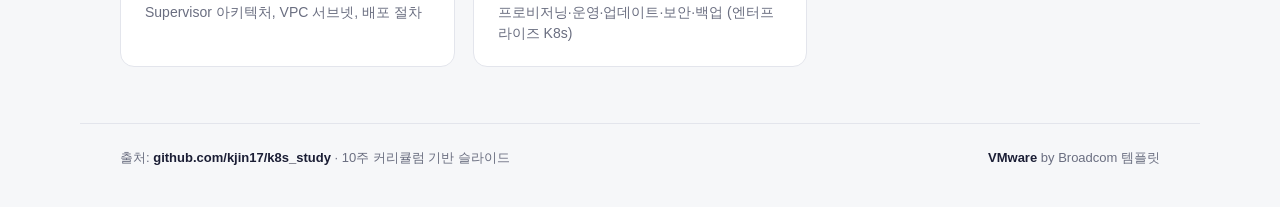
==== commit 9f04b5bc: "docs: Week 10 덱 추가 — VKS 클러스터 관리 (8슬라이드) · 10주 커리큘럼 완주" ====
--- a/docs/index.html
+++ b/docs/index.html
@@ -98,7 +98,7 @@
     <div class="phase-h"><span class="tag">Phase 5 · VCF/VKS 실무</span><h2>엔터프라이즈 Kubernetes</h2></div>
     <div class="grid">
       <a class="card" href="week9.html"><span class="badge done">✅ 완료</span><div class="wk">WEEK 9</div><h3>VCF Supervisor + VPC 네트워킹</h3><p>Supervisor 아키텍처, VPC 서브넷, 배포 절차</p></a>
-      <div class="card pending"><span class="badge wip">⏳ 준비중</span><div class="wk">WEEK 10</div><h3>VKS 클러스터 관리</h3><p>프로비저닝·운영·업데이트·보안·백업 (엔터프라이즈 K8s)</p></div>
+      <a class="card" href="week10.html"><span class="badge done">✅ 완료</span><div class="wk">WEEK 10</div><h3>VKS 클러스터 관리</h3><p>프로비저닝·운영·업데이트·보안·백업 (엔터프라이즈 K8s)</p></a>
     </div>
   </section>
 
